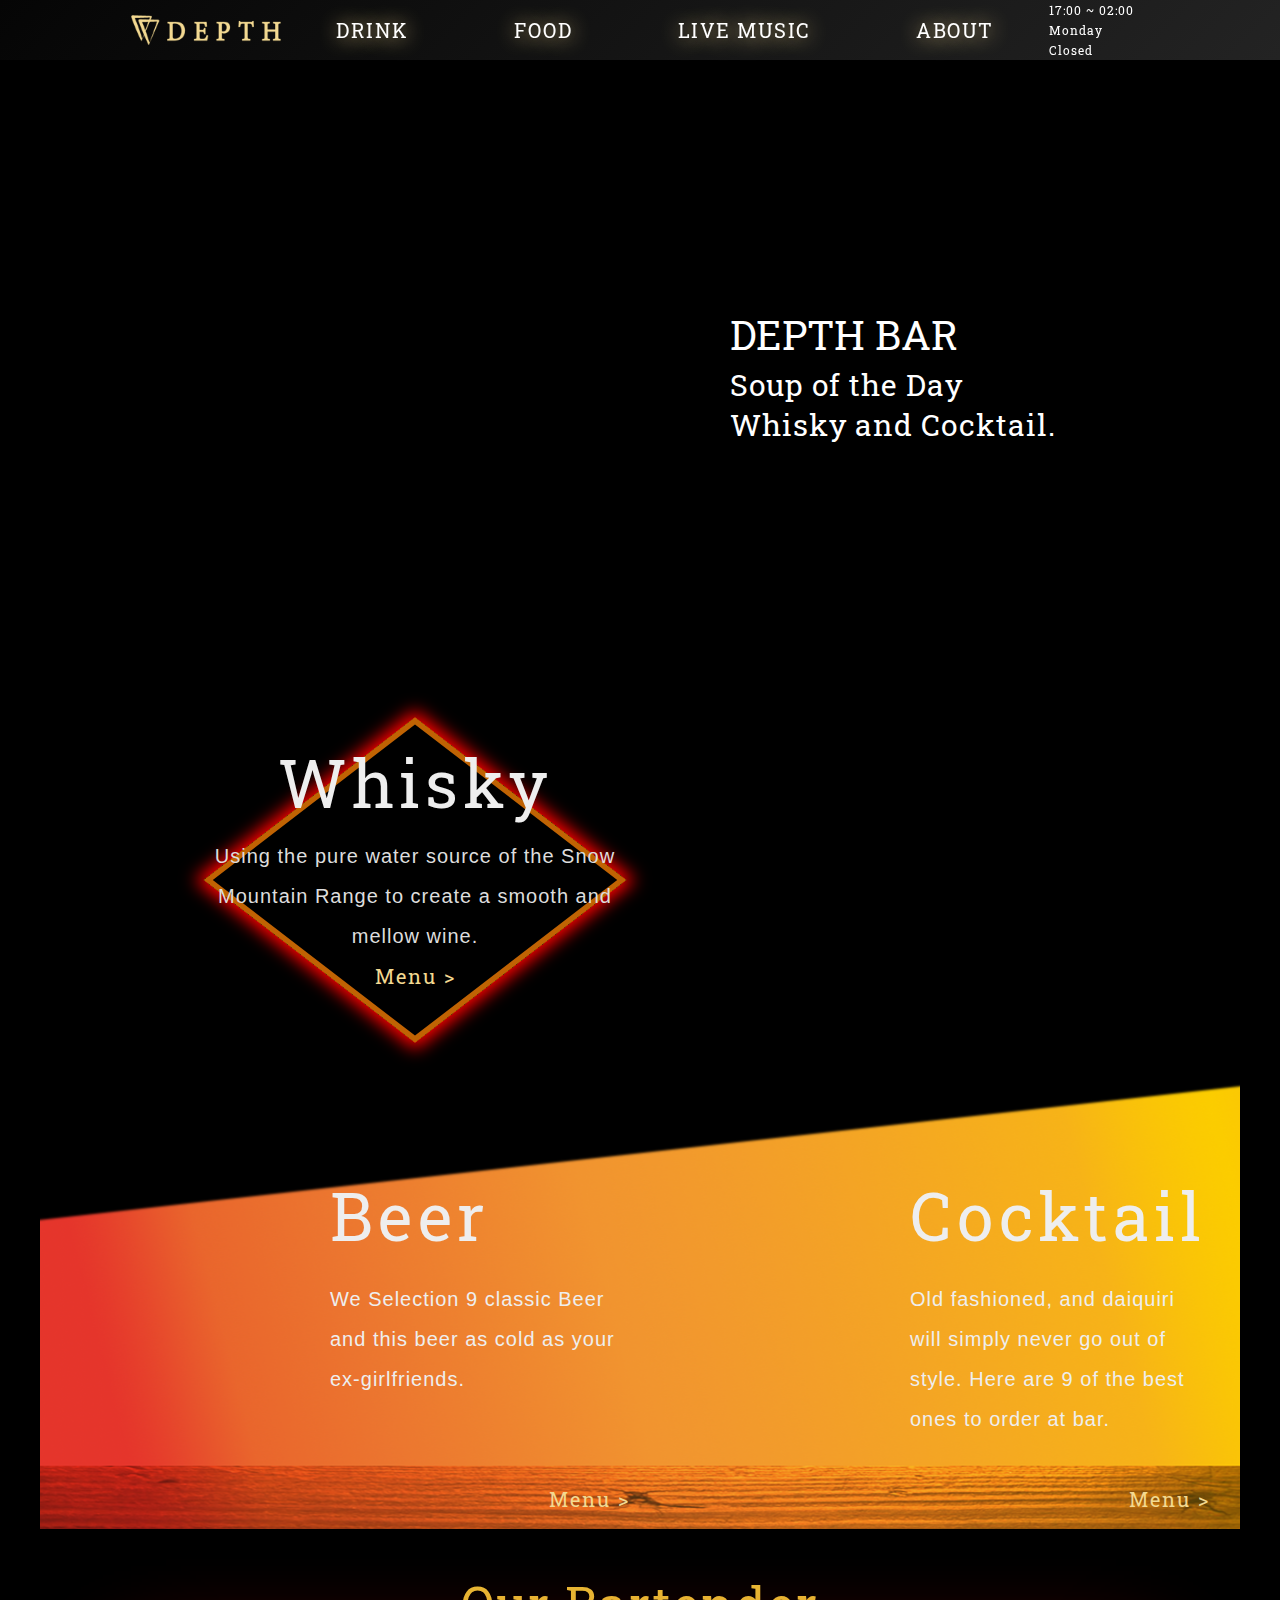
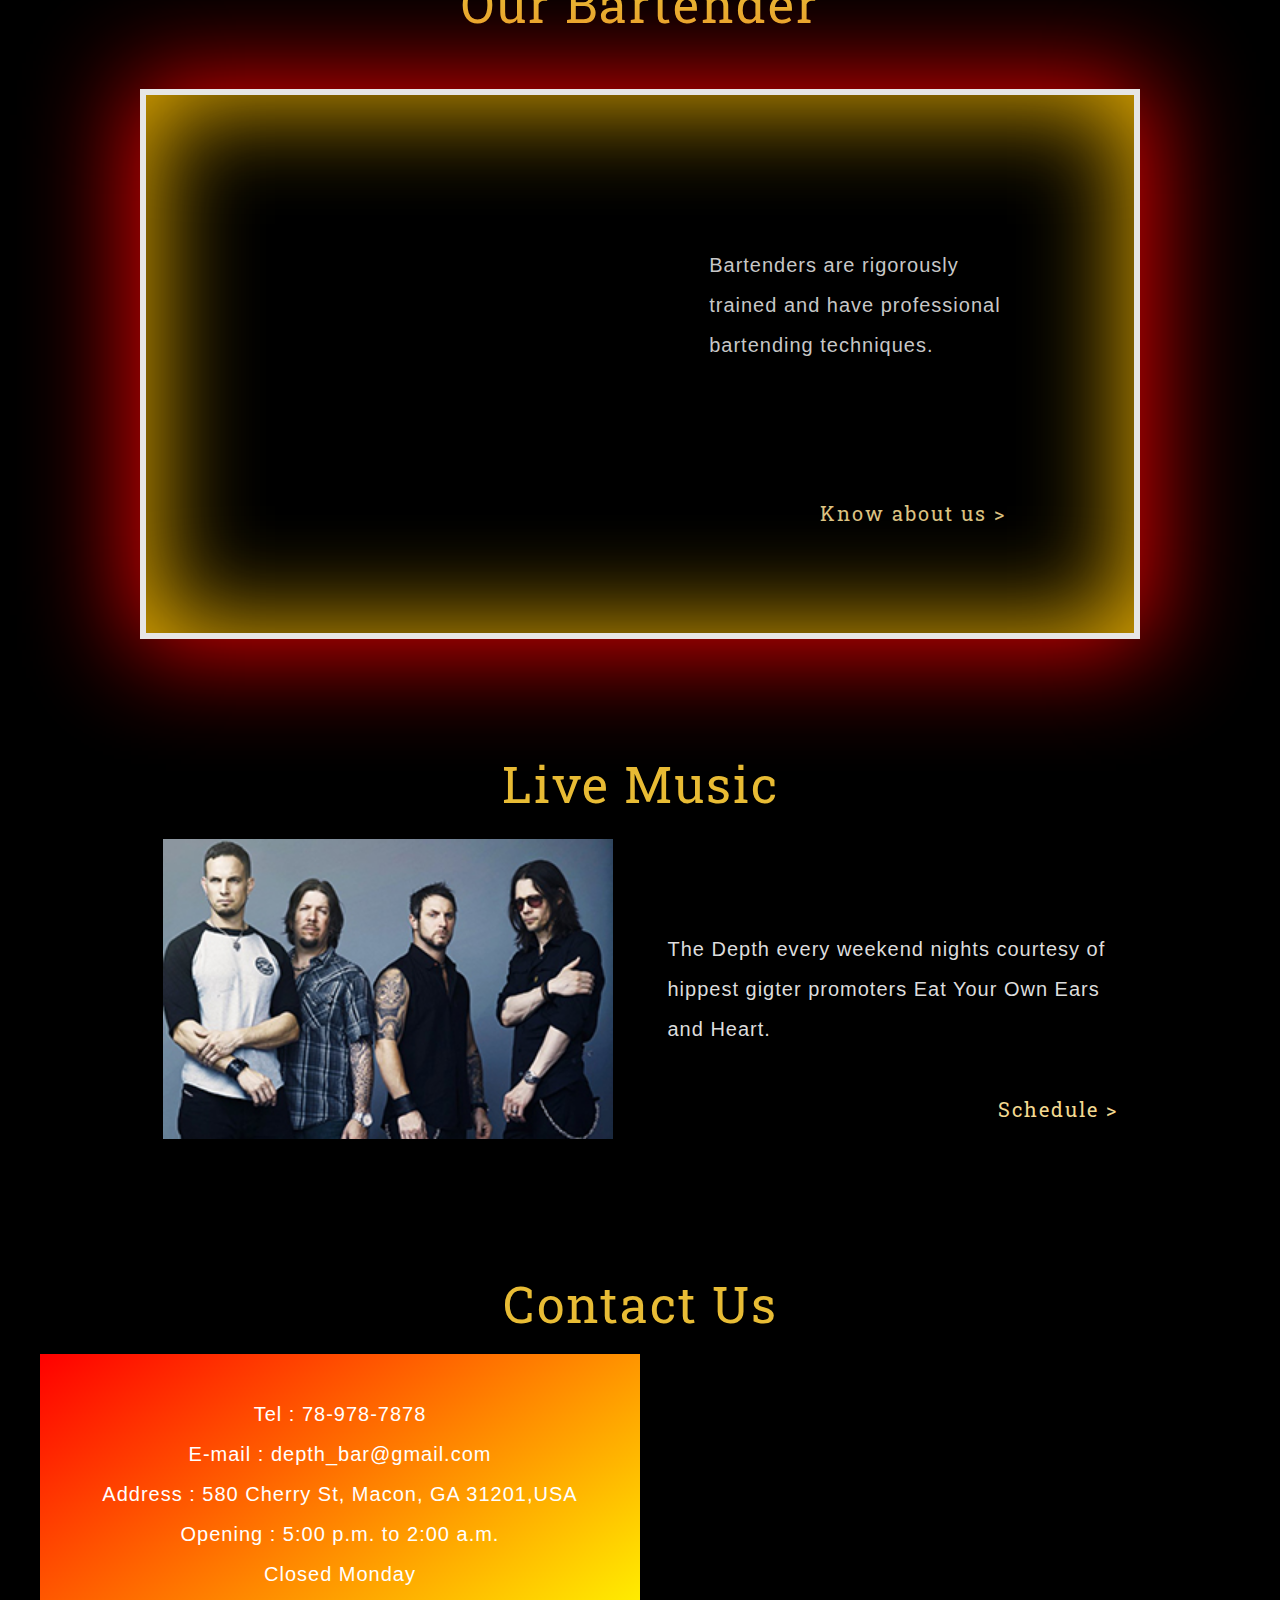
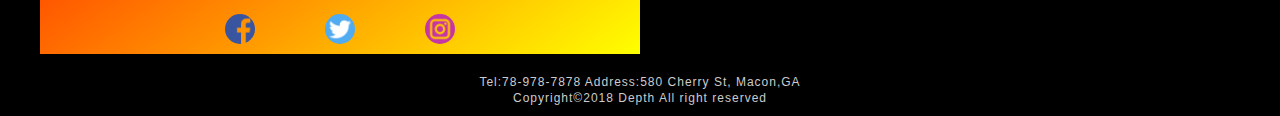
==== index.html @ 997a0ae4 "feat: 2018 IIS personal web project." ====
<!DOCTYPE html>
<html lang="en">
  <head>
    <meta charset="UTF-8" />
    <meta
      name="viewport"
      content="width=device-width, initial-scale=1.0, maximum-scale=1.0, user-scalable=0"
      shrink-to-fit="no"
    />
    <title>DEPTH BAR</title>
    <link rel="stylesheet" type="text/css" href="cssreset.css" />
    <link rel="stylesheet" href="depth_rwd.css" />
    <link
      href="https://fonts.googleapis.com/css?family=Roboto+Slab"
      rel="stylesheet"
    />
    <script src="https://ajax.googleapis.com/ajax/libs/jquery/3.3.1/jquery.min.js"></script>
    <script>
      $(document).ready(function () {
        function revealOnScrollL() {
          var scrolled = $(window).scrollTop();
          // 视窗，即viewport，页面可视范围的窗口
          $(".fade_right").each(function () {
            var current = $(this), // 当前元素
              w_height = $(window).outerHeight(), //视窗高度
              offsetTop = current.offset().top; //当前元素离顶部的高度
            // 计算高度差（此处预留50是为了看效果）
            // 当元素进入视窗时，添加class
            if (scrolled + w_height > offsetTop) {
              current.addClass("animation_fade_right");
            } //else {
            // current.removeClass("fadeIn");
            // }
          });
          $(".fade_left").each(function () {
            var current = $(this), // 当前元素
              w_height = $(window).outerHeight(), //视窗高度
              offsetTop = current.offset().top; //当前元素离顶部的高度
            // 计算高度差（此处预留50是为了看效果）
            // 当元素进入视窗时，添加class
            if (scrolled + w_height > offsetTop) {
              current.addClass("bounceInLeft");
            } //else {
            // current.removeClass("fadeIn");
            // }
          });
          $(".bartender").each(function () {
            var current = $(this), // 当前元素
              w_height = $(window).outerHeight(), //视窗高度
              offsetTop = current.offset().top; //当前元素离顶部的高度
            // 计算高度差（此处预留50是为了看效果）
            // 当元素进入视窗时，添加class
            if (scrolled + w_height > offsetTop) {
              current.addClass("fadeIn");
            } //else {
            // current.removeClass("fadeIn");
            // }
          });
          $(".liveBand_img").each(function () {
            var current = $(this), // 当前元素
              w_height = $(window).outerHeight(), //视窗高度
              offsetTop = current.offset().top; //当前元素离顶部的高度
            // 计算高度差（此处预留50是为了看效果）
            // 当元素进入视窗时，添加class
            if (scrolled + w_height > offsetTop) {
              current.addClass("animation_fade_left");
            } //else {
            // current.removeClass("fadeIn");
            // }
          });
        }
        $(window).on("scroll", revealOnScrollL);

        // //捲到一個地方字會跑出來的動畫
        // //捲軸位置歸零
        // var _scroTop = 0;
        // //當視窗開始捲動時,取得捲軸位置
        // $(window).scroll(function(){
        // 	_scrpTop = $(window).scrollTop();
        // 	console.log(_scrpTop);
        // 	//使用for迴圈和$('div').eq(索引值)取得第幾個物件的.offset().top至頂端的高度
        // 	for(var i = 0, k = $('.fade_right').length; i < k; i++){
        // 	//當達到判斷式時，啟動程式
        // 		if(_scrpTop > $('.fade_right').eq(i).offset().top - 400){
        // 			$('.fade_right').eq(i).addClass('animation_fade_right');
        // 		}
        // 	}
        // 	for(var i = 0, k = $('.fade_left').length; i < k; i++){
        // 		if(_scrpTop > $('.fade_left').eq(i).offset().top - 500){
        // 			$('.fade_left').eq(i).addClass('bounceInLeft');
        // 		}
        // 	}
        // 	for(var i = 0, k = $('.bartender').length; i < k; i++){
        // 		if(_scrpTop > $('.bartender').eq(i).offset().top - 500){
        // 			$('.bartender').eq(i).addClass('fadeIn');
        // 			console.log('RUN');
        // 		}
        // 	}
        // 	for(var i = 0, k = $('.liveBand_img').length; i < k; i++){
        // 		if(_scrpTop > $('.liveBand_img').eq(i).offset().top - 500){
        // 			$('.liveBand_img').eq(i).addClass('animation_fade_left');
        // 		}
        // 	}
        // });
      });
    </script>

    <style type="text/css">
      * {
        /*outline: 1px solid red;*/
      }
    </style>
  </head>
  <body class="Home">
    <!------------navbar------------->
    <input type="checkbox" name="" id="menu-control" />
    <label class="hb" for="menu-control"></label>
    <div class="mb_nav">
      <a href="index.html">
        <img class="logo_mb" src="logo.png" />
      </a>
    </div>
    <nav class="navbar">
      <ul>
        <div class="logo">
          <a href="index.html" alt="Depth_logo">
            <img src="logo.png" />
          </a>
        </div>
        <li><a class="nav_menu_drink" href="drink_rwd.html">DRINK</a></li>
        <li><a class="nav_menu_food" href="food_rwd.html">FOOD</a></li>
        <li>
          <a class="nav_menu_music" href="livemusic_RWD.html">LIVE&nbspMUSIC</a>
        </li>
        <li><a class="nav_menu_about" href="about_RWD.html">ABOUT</a></li>
        <li><p class="open">17:00 ~ 02:00 Monday Closed</p></li>
      </ul>
    </nav>
    <!------------banner------------->
    <div class="banner">
      <div class="Home_slogan">
        <h1>DEPTH BAR</h1>
        <p>Soup of the Day Whisky and Cocktail.</p>
      </div>
      <div class="banner_button_box">
        <div class="banner_button button1"></div>
        <div class="banner_button button2"></div>
        <div class="banner_button button3"></div>
      </div>
    </div>

    <div class="home_select">
      <div class="bg_Home_Whisky">
        <div class="Home_Whisky box">
          <!------------whisky------------->
          <div class="whisky_word">
            <div class="diamond"></div>
            <h3>Whisky</h3>
            <p>
              Using the pure water source of the Snow Mountain Range to create a
              smooth and mellow wine.
            </p>
            <a href="drink_RWD.html">Menu ></a>
          </div>
          <div class="whisky_img fade_right">
            <img src="whisky_270x300.png" alt="whisky" />
          </div>
        </div>
      </div>
      <!------------beer & cocktail------------->
      <div class="bg_Home_beer_cock">
        <div class="Home_beer_cock box">
          <div class="beer_img fade_left">
            <img src="beer.png" alt="beer" />
          </div>
          <div class="beer_word">
            <h3>Beer</h3>
            <p>
              We Selection 9 classic Beer and this beer as cold as your
              ex-girlfriends.
            </p>
            <a href="drink_RWD.html">Menu ></a>
          </div>
          <div class="cocktail_img fade_left">
            <img src="cocktail_125.png" alt="cocktail" />
          </div>
          <div class="cocktail_word">
            <h3>Cocktail</h3>
            <p>
              Old fashioned, and daiquiri will simply never go out of style.
              Here are 9 of the best ones to order at bar.
            </p>
            <a href="drink_RWD.html">Menu ></a>
          </div>
        </div>
      </div>
      <!------------bartender------------->
      <div class="bg_Home_Bartender">
        <h2>Our Bartender</h2>
        <div class="box Home_Bartender">
          <div class="line">
            <div class="bartender ph1">
              <img src="bartender-p1.png" alt="bartender" />
              <span
                >Ashely
                <p>5 years of experience</p>
              </span>
            </div>
            <div class="bartender ph2">
              <img src="bartender-p2.jpg" alt="bartender" />
              <span
                >George
                <p>10 years of experience</p>
              </span>
            </div>
            <div class="bartender ph3">
              <img src="bartender-p3.jpg" alt="bartender" />
              <span
                >Emma
                <p>6 years of experience</p>
              </span>
            </div>
            <div class="word">
              <p>
                Bartenders are rigorously trained and have professional
                bartending techniques.
              </p>
            </div>
            <a href="about_RWD.html"> Know about us > </a>
          </div>
        </div>
      </div>
      <!------------live music------------->
      <div class="bg_Home_Live">
        <div class="box Home_Live">
          <h2>Live Music</h2>
          <div class="liveBand_img">
            <img src="band.jpg" alt="liveband" />
          </div>
          <div class="liveBand_word">
            <p>
              The Depth every weekend nights courtesy of hippest gigter
              promoters Eat Your Own Ears and Heart.
            </p>
            <a class="schedule" href="livemusic_RWD.html">Schedule ></a>
          </div>
        </div>
      </div>
      <!------------map------------->
      <div class="bg_Home_contact">
        <h2>Contact Us</h2>
        <div class="box Home_contact">
          <div class="Address_box">
            <div class="Address">
              <p>Tel : 78-978-7878</p>
              <p>E-mail : depth_bar@gmail.com</p>
              <p>Address : 580 Cherry St, Macon, GA 31201,USA</p>
              <p>Opening : 5:00 p.m. to 2:00 a.m.</p>
              <p>Closed Monday</p>
            </div>
            <div class="icon">
              <a class="icon_s" href=""
                ><img src="facebook.png" alt="facebook"
              /></a>
              <a class="icon_s" href=""
                ><img src="twitter.png" alt="twitter"
              /></a>
              <a class="icon_s" href=""
                ><img src="instagram.png" alt="instagram"
              /></a>
            </div>
          </div>
          <div class="Map">
            <iframe
              src="https://www.google.com/maps/embed?pb=!1m18!1m12!1m3!1d3352.3445966141358!2d-83.63102498517186!3d32.836126588277175!2m3!1f0!2f0!3f0!3m2!1i1024!2i768!4f13.1!3m3!1m2!1s0x88f3fe7b6f07cf0b%3A0xd49dd48b775753ee!2zNTgwIENoZXJyeSBTdCwgTWFjb24sIEdBIDMxMjAx576O5ZyL!5e0!3m2!1szh-TW!2stw!4v1540022034698"
              width="600"
              height="300"
              frameborder="0"
              style="border: 0"
              allowfullscreen
            ></iframe>
            <!-- <img src="Map_600x300.jpg" alt="map"> -->
          </div>
        </div>
      </div>
    </div>
    <div class="footer">
      <p>Tel:78-978-7878 Address:580 Cherry St, Macon,GA</p>
      <p>Copyright©2018 Depth All right reserved</p>
    </div>
  </body>
</html>
---- cssreset.css ----
/* http://meyerweb.com/eric/tools/css/reset/ 
   v2.0 | 20110126
   License: none (public domain)
*/

html, body, div, span, applet, object, iframe,
h1, h2, h3, h4, h5, h6, p, blockquote, pre,
a, abbr, acronym, address, big, cite, code,
del, dfn, em, img, ins, kbd, q, s, samp,
small, strike, strong, sub, sup, tt, var,
b, u, i, center,
dl, dt, dd, ol, ul, li,
fieldset, form, label, legend,
table, caption, tbody, tfoot, thead, tr, th, td,
article, aside, canvas, details, embed, 
figure, figcaption, footer, header, hgroup, 
menu, nav, output, ruby, section, summary,
time, mark, audio, video {
	margin: 0;
	padding: 0;
	border: 0;
	font-size: 100%;
	font: inherit;
	vertical-align: baseline;
}
/* HTML5 display-role reset for older browsers */
article, aside, details, figcaption, figure, 
footer, header, hgroup, menu, nav, section {
	display: block;
}
body {
	line-height: 1;
}
ol, ul {
	list-style: none;
}
blockquote, q {
	quotes: none;
}
blockquote:before, blockquote:after,
q:before, q:after {
	content: '';
	content: none;
}
table {
	border-collapse: collapse;
	border-spacing: 0;
}
---- depth_rwd.css ----
body {
  font-family: "Roboto Slab";
  background-color: #000;
  color: #ddd;
  font-size: 20px;
}
.box {
  margin: auto;
  width: 100%;
  max-width: 1200px;
  position: relative;
  /* overflow: hidden; */
}
h2 {
  color: #e8bc35;
  font-size: 50px;
  text-align: center;
  letter-spacing: 2px;
  margin-bottom: 10px;
}
h3 {
  color: #e8bc35;
  font-size: 28px;
  letter-spacing: 2px;
}
p {
  letter-spacing: 1px;
}
a {
  text-decoration: none;
}
img {
  vertical-align: bottom;
}
[class^="col-"] {
  float: left;
  box-sizing: border-box;
}
.Drink [class^="col-"],
.Food [class^="col-"] {
  padding: 0 10px 0 30px;
}
.DrinkMenu_box:after {
  content: "";
  display: block;
  clear: both;
}
.Home h2 {
  padding: 50px 0px;
}
.Home .bg_Home_contact h2 {
  padding: 40px 0px 15px 0px;
}
.Home .home_select h3 {
  font-size: 66px;
  color: #eee;
  letter-spacing: 5px;
}
.Home .home_select p {
  font-family: Arial;
}
.About p {
  font-family: Arial;
}
.Home .home_select a {
  color: #f3d991;
  letter-spacing: 2px;
}
.Home .home_select a:hover {
  transition: 0.5s;
  transform: translate(2px, 2px);
  text-shadow: -2px -2px 20px #e8bc35;
}
.LiveMusic p {
  font-family: Arial;
}
.LiveMusic a {
  /*color:#ddd;*/
}
.Home .home_select img {
  width: 100%;
  vertical-align: bottom;
}
.Home .Home_Live h2 {
  padding: 20px;
}
.Drink h2,
.Food h2 {
  padding: 20px 0px;
}
.LiveMusic h2 {
  padding: 50px 0 10px 0;
}
.navbar {
  width: 100%;
  position: fixed;
  top: 0;
  left: 0;
  z-index: 100;
  background: -webkit-linear-gradient(
    135deg,
    rgba(50, 50, 50, 0.7),
    rgba(10, 10, 10, 0.5)
  );
}
.navbar img {
  vertical-align: top;
}
.navbar a {
  height: 100%;
  display: inline-block;
  padding: 5px 50px;
  font-size: 20px;
  line-height: 40px;
  letter-spacing: 1.5px;
  text-shadow: 1px 1px 20px #f3d991;
  color: #fff;
}
.navbar a:hover {
  color: #e8bc35;
}
.navbar .logo a {
  padding: 0px 0px;
}
.navbar ul {
  width: 80%;
  margin: auto;
  font-size: 0;
  display: flex;
  align-items: center;
  justify-content: space-around;
}
.navbar .open {
  color: #fff;
  font-size: 12px;
  font-family: "Roboto Slab";
  line-height: 20px;
  width: 100px;
}
.banner {
  width: 100%;
  height: 70vh;
  background-size: cover;
  background-position: center center;
  position: relative;
}
.Home .banner {
  background-image: url(bg01_shaw.png);
}
.Drink .banner {
  background-image: url(drink_bg.avif);
}
.Food .banner {
  background-image: url(food_bg.jpeg);
}
.LiveMusic .banner {
  background-image: url(live_bg.jpeg);
}
.About .banner {
  background-position: center top;
  background-image: url(about-bg.avif);
}
.Home .Home_slogan {
  position: absolute;
  width: 350px;
  color: #fff;
  font-size: 40px;
  top: 35vh;
  right: 200px;
  z-index: 1;
  text-shadow: 0px 0px 16px #000, 0px 0px 16px #000;
}
.Home .Home_slogan p {
  margin-top: 10px;
  line-height: 40px;
  font-size: 30px;
}
.slogan_line {
  position: absolute;
  width: 208px;
  height: 58px;
  bottom: 50%;
  right: 50%;
  margin-right: -104px;
  margin-bottom: -29px;
  background: -webkit-linear-gradient(90deg, yellow, red);
  z-index: 1;
  opacity: 0.8;
}
.slogan {
  position: absolute;
  width: 200px;
  height: 50px;
  line-height: 50px;
  z-index: 2;
  background-color: #000;
  text-align: center;
  font-size: 40px;
  letter-spacing: 3px;
  bottom: 50%;
  right: 50%;
  margin-right: -100px;
  margin-bottom: -25px;
  opacity: 1;
}
.logo {
  height: 30px;
}
.logo img {
  height: 100%;
}
.logo_mb {
  display: none;
}
#menu-control {
  position: absolute;
  width: 0;
  height: 0;
  opacity: 0;
  z-index: -1;
}
#menu-control:checked ~ .navbar {
  left: 0;
}
.footer {
  width: 100%;
  font-family: Arial;
  font-size: 12px;
  line-height: 16px;
  margin-top: 20px;
  margin-bottom: 10px;
  color: #ccc;
  text-align: center;
}
.Home .Home_Whisky {
  display: flex;
  justify-content: center;
  padding-top: 100px;
}
.Home .Home_Whisky .diamond {
  width: 220px;
  height: 220px;
  transform: scaleX(1.3) rotate(45deg);
  border: 5px solid rgba(240, 124, 4, 0.8);
  position: absolute;
  right: 0;
  left: 0;
  top: 0;
  bottom: 0;
  margin: auto;
  z-index: -1;
  box-shadow: 0px 0px 15px 5px red;
  animation: 20s linear infinite;
}
.Home_Whisky .whisky_word {
  position: relative;
  text-align: center;
  width: 38.75%;
  margin-right: 10%;
  margin-left: -5%;
  padding-top: 20px;
  z-index: 1;
}
.Home_Whisky .whisky_word p {
  margin-top: 20px;
  line-height: 40px;
  z-index: 1;
}
.Home_Whisky .whisky_word a {
  padding: 10px 10px;
  display: inline-block;
  position: relative;
}
.Home_Whisky .whisky_img {
  width: 22.5%;
  opacity: 0;
}
.Home_beer_cock {
  width: 100%;
  /*height: 70vh;*/
  height: 500px;
  background: url(bg02_mix_1265x450.png) no-repeat;
  background-position: center bottom;
  margin-top: 0px;
  display: flex;
  justify-content: center;
  align-items: flex-end;
}
.Home_beer_cock h2 {
  text-align: left;
}
.Home_beer_cock p {
  font-size: 20px;
  height: 200px;
  line-height: 40px;
  padding-top: 30px;
  color: #eee;
}
.Home_beer_cock a {
  padding: 10px 10px;
  display: inline-block;
  position: absolute;
  right: 0;
  bottom: 10px;
}
.Home_beer_cock .beer_img,
.Home_beer_cock .cocktail_img {
  width: 20.833333%;
  opacity: 0;
}

.Home_beer_cock .beer_word,
.Home_beer_cock .cocktail_word {
  width: 27.5%;
  padding: 20px 20px 50px 20px;
  box-sizing: border-box;
  position: relative;
  text-align: left;
}
.Home_Bartender {
  height: 600px;
}
.Home_Bartender .bartender {
  position: absolute;
  opacity: 0;
}
.Home_Bartender .line {
  position: relative;
  width: 83.333333%;
  height: 550px;
  margin: auto;
  box-sizing: border-box;
  border: 6px solid #fff;
  opacity: 0.9;
  z-index: 1;
  box-shadow: 1px 1px 100px 10px #f00, inset 1px 1px 100px 8px #ffc001;
}
.Home_Bartender .ph1 {
  width: 35%;
  top: -30px;
  left: -4.166666%;
  z-index: 1;
  box-shadow: 0px 0px 1px 1px #aaa;
}
.Home_Bartender .ph2 {
  top: 230px;
  left: -1%;
  width: 23%;
  box-shadow: 0px 0px 1px 1px #aaa;
}
.Home_Bartender .ph3 {
  top: 130px;
  left: 25%;
  width: 23%;
  box-shadow: 0px 0px 1px 1px #aaa;
}
.Home_Bartender span {
  /*bartender hover*/
  position: absolute;
  display: block;
  text-align: center;
  font-size: 24px;
  text-shadow: 1px 1px 15px #ff0;
  color: #fff;
  line-height: 30px;
  padding: 10px 0px;
  width: 100%;
  height: 60px;
  bottom: 0;
  left: 0;
  opacity: 0;
  transition: opacity 1s;
}
.Home_Bartender span p {
  font-size: 16px;
}
.Home_Bartender .bartender:hover span {
  background-color: rgba(50, 50, 50, 0.7);
  opacity: 1;
}
.Home_Bartender .word {
  width: 30%;
  position: absolute;
  top: 150px;
  right: 13%;
  font-size: 20px;
  line-height: 2;
  text-align: left;
}
.Home_Bartender a {
  position: absolute;
  right: 13%;
  bottom: 100px;
  padding: 10px 0;
  font-size: 20px;
}
.bg_Home_Live {
  width: 100%;
  /*height: 70vh;*/
  height: 500px;
  margin-top: 50px;
  position: relative;
  background-image: url(livemusic_bg_dark.jpg);
  /*background-image:url(bg03_1200-650.jpg);*/
  background-size: cover;
  background-attachment: fixed;
}
.Home_Live {
  position: absolute;
  left: 0;
  right: 0;
  top: 0;
  bottom: 0;
  margin: auto;
  text-align: center;
}
.Home_Live .liveBand_img {
  width: 37.5%;
  display: inline-block;
  margin-left: 0px;
  vertical-align: top;
  box-shadow: 1px 1px 1px 1px #000;
}
.Home_Live .liveBand_word {
  width: 37.5%;
  height: 300px;
  display: inline-block;
  position: relative;
  box-sizing: border-box;
  margin-left: 50px;
  font-size: 20px;
  text-align: right;
  line-height: 2;
  vertical-align: top;
}
.Home_Live .liveBand_word p {
  width: 100%;
  position: absolute;
  top: 50%;
  left: 50%;
  transform: translate(-50%, -50%);
  text-align: left;
}
.Home_Live a {
  position: absolute;
  padding: 10px 0;
  bottom: 0;
  right: 0%;
}
.Home_contact {
  display: flex;
  text-align: center;
}
.Home_contact .Address_box {
  display: flex;
  flex-direction: column;
  align-items: center;
  justify-content: flex-end;
  /*justify-content: center;*/
  width: 50%;
  height: 300px;
  line-height: 2;
  background: -webkit-linear-gradient(-235deg, yellow 0%, red 100%);
  background: linear-gradient(325deg, yellow 0%, red 100%);
}
.Home_contact .Address_box p {
  position: relative;
  color: #fff;
}
.Home_contact .Map {
  width: 50%;
  height: 300px;
}
.Home_contact iframe {
  width: 100%;
}
.Home_contact .icon {
  width: 50%;
  margin: 10px 0;
  display: flex;
  justify-content: space-around;
}
.Home_contact .icon img {
  vertical-align: bottom;
  border-radius: 100%;
  width: 30px;
  height: 30px;
}
.Drink .DrinkMenu_box {
  margin-top: 20px;
  background-image: linear-gradient(90deg, #13547a 0%, #80d0c7 100%);
}
.Food .FoodMenu_box {
  margin-top: 20px;
  background-image: linear-gradient(
    90deg,
    #b12a5b 0%,
    #cf556c 60%,
    #ff8c7f 100%
  );
}
.Drink .DrinkMenu,
.Food .FoodMenu {
  position: relative;
  height: 230px;
  margin-bottom: 20px;
}
.Drink .DrinkMenuImg {
  /*opacity: 0;*/
}
.Drink .DrinkMenuImg,
.Food .FoodMenuImg {
  display: inline-block;
  opacity: 0;
}
.Food .FoodMenuImg {
  position: relative;
  left: -10px;
  height: 230px;
  width: 230px;
}
.Drink .DrinkMenuImg img {
  width: 100%;
  height: 100%;
}
.Food .FoodMenuImg img {
  width: 100%;
  height: 100%;
  border-radius: 100%;
}
.Drink .DrinkMenu .name,
.Drink .DrinkMenu .price,
.Food .FoodMenu .name,
.Food .FoodMenu .price {
  display: inline-block;
  flex-wrap: nowrap;
  line-height: 1.5;
  margin-bottom: 10px;
  font-size: 24px;
  font-weight: 700;
  text-shadow: 1px 1px 2px #000;
  color: #fff;
}
.hover_box:hover .name,
.hover_box:hover .price,
.hover_box:hover .content {
  color: #e8bc35;
  /*outline: 1px solid #456;*/
}
.Drink .DrinkMenu .price,
.Food .FoodMenu .price {
  position: absolute;
  right: 30px;
  width: 60px;
}
.Drink .DrinkMenu .content,
.Food .FoodMenu .content {
  font-family: Arial;
  /*color:#ff0;*/
  /*text-shadow: 1px 1px 1px #999;*/
  margin-bottom: 15px;
}
.Drink .dashed,
.Food .dashed {
  display: inline-block;
  clear: both;
  width: 100%;
  margin-top: 10px;
  border-bottom: 5px dashed #bbb;
}
.Drink .dashed_end,
.Food .dashed_end {
  border-bottom: 0px;
}
.col-3x {
  display: none;
  width: 0%;
}
.col-3y {
  width: 33.333333%;
}
.LiveMusic table {
  /*display: table;*/
  position: relative;
  font-family: Arial;
  width: 400px;
  height: 200px;
  top: 50%;
  left: 60%;
  background-color: rgba(10, 10, 10, 0.7);
  line-height: 35px;
  border: 0;
  text-align: center;
}
.LiveMusic table .title {
  line-height: 30px;
  font-size: 24px;
  border-bottom: 0;
}
.LiveMusic table tr {
  border-bottom: 2px dashed orange;
}
.LiveMusic .ShowIntr {
  margin-top: 100px;
}
.LiveMusic .ShowIntr .introd {
  height: 303px;
  box-sizing: border-box;
  text-align: center;
}
.float_r {
  float: right;
}
.LiveMusic .ShowIntr:after {
  content: "";
  display: block;
  clear: both;
}
.LiveMusic .ShowIntr h3 {
  color: #e8bc35;
  text-align: center;
  letter-spacing: 2px;
}
.LiveMusic .ShowIntr img {
  width: 90%;
  height: 100%;
}
.LiveMusic .ShowIntr .introd_word {
  padding: 40px;
}
.LiveMusic .ShowIntr p {
  line-height: 40px;
}
.LiveMusic .band_box img {
  vertical-align: bottom;
}
.LiveMusic .band_box {
  display: flex;
  position: relative;
  align-items: center;
  width: 80%;
  height: 200px;
  margin-top: 50px;
  background-color: #456;
  opacity: 0;
}
.LiveMusic .band_box_line {
  position: absolute;
  height: 700px;
  width: 40%;
  top: 90px;
  left: 16.666666%;
  border: 6px solid #fff;
  opacity: 0;
  z-index: -1;
  box-shadow: 1px 1px 100px 10px #f00, inset 1px 1px 100px 10px #f00;
  transform: rotate(45deg);
  /*visibility:hidden;*/
}
.LiveMusic .band_box1,
.LiveMusic .band_box3 {
  background-image: linear-gradient(90deg, #13547a 0%, #80d0c7 100%);
  border-radius: 0 1em 1em 0;
}
.LiveMusic .band_box2,
.LiveMusic .band_box4 {
  position: relative;
  right: -20%;
  background: linear-gradient(325deg, yellow 0%, red 100%);
  border-radius: 1em 0 0 1em;
}
.LiveMusic .band_box_img {
  width: 52.083333%;
  height: auto;
  position: absolute;
  bottom: 0;
  /*background-color: #000;*/
}
.LiveMusic .band_box_img img {
  width: 100%;
  vertical-align: bottom;
}
.LiveMusic .band_box2_img,
.LiveMusic .band_box4_img {
  right: 0;
  z-index: 2;
}
.LiveMusic .band_box_word {
  width: 47.916666%;
  z-index: 3;
  padding: 30px;
  box-sizing: border-box;
  line-height: 30px;
}
.LiveMusic .band_box_word1,
.LiveMusic .band_box_word3 {
  position: absolute;
  right: 0;
}
.LiveMusic .band_box_word h4 {
  text-align: center;
  color: #fff;
  letter-spacing: 3px;
  font-size: 24px;
  padding-bottom: 10px;
  line-height: 40px;
  font-weight: 900;
}
.LiveMusic .link_to_book {
  text-align: right;
}
.LiveMusic .link_to_book a {
  padding: 10px;
  color: #e8bc35;
  text-shadow: -1px -1px 2px #555;
}
.LiveMusic .link_to_book a:hover {
  transition: 0.5s;
  transform: translate(2px, 2px);
  text-shadow: -2px -2px 5px #555;
}
.About .about_box {
  padding-top: 100px;
  padding-bottom: 20px;
}
.About .about_box .about_box_960 {
  text-align: center;
  font-size: 0px;
  width: 80%;
  margin: auto;
}
.about_box_960 img {
  width: 100%;
}
.About .about_box .flex_box {
  display: flex;
  align-items: center;
  justify-content: center;
}
.About .about_box .contbox {
  width: 41.666666%;
  font-size: 20px;
}
.About .about_box .contbox_img :hover {
  transform: scale(1.1);
  transition: 1s;
}
.About .about_box .contbox_overflow {
  /*width: 41.666666%;*/
  /*width: 41%;*/
  /*overflow: hidden;*/
}
.About .about_box .w2 {
  padding-right: 10px;
  box-sizing: border-box;
}
.About .about_box .contbox_word {
  opacity: 0;
}
.About .about_box .about_box_960 p {
  box-sizing: border-box;
  line-height: 1.5;
  letter-spacing: 1px;
}
.About .about_box .hr_line {
  width: 100%;
  height: 3px;
  display: block;
  margin: auto;
  margin-top: 60px;
  margin-bottom: 60px;
  background: -webkit-linear-gradient(-235deg, yellow 0%, red 100%);
}
.Book {
  width: 100%;
  background-image: url(live_bg.jpeg);
  background-repeat: no-repeat;
  background-size: cover;
  background-position: center center;
}
.Book_box {
  height: 100vh;
  display: flex;
  justify-content: space-around;
  align-items: center;
  color: #fff;
  font-family: Arial;
}
.Book_box .form_bgcolor {
  width: 15%;
  height: 400px;
  margin: 10px;
  background-color: rgba(150, 150, 150, 0.6);
}
.Book_box table {
  font-size: 20px;
  text-align: center;
}
.Book_box td {
  padding: 10px 10px;
}
.Book_box input {
  padding-left: 6px;
  box-sizing: border-box;
  font-family: Arial;
}
.Book_box select {
  border: 0;
  border-radius: 2px;
  box-shadow: 1px 1px 1px #99999e inset;
  height: 24px;
}
.Book_box .tdwidth {
  border: 0;
  border-radius: 2px;
  box-shadow: 1px 1px 1px #99999e inset;
  max-width: 300px;
  width: 100%;
  height: 24px;
}
.Book_box textarea {
  padding-bottom: 30%;
  max-width: 300px;
  width: 100%;
  border: 0;
  border-radius: 2px;
  box-shadow: 1px 1px 1px #99999e inset;
  box-sizing: border-box;
}
.Book_box .form_button {
  text-align: center;
  padding: 20px;
}
.Book_box .form_button input {
  /*width: 150px;*/
  width: 90%;
  height: 30px;
  font-size: 20px;
  color: #ddd;
  outline: 1px solid #ccc;
  background-color: #333;
  border: 0;
  border-radius: 3px;
  font-family: Arial;
  font-weight: bold;
  cursor: pointer;
}
.Book_box .form_button input:hover {
  color: #e8bc35;
  outline: 1px solid #e8bc35;
  position: relative;

  top: 1px;
  left: 1px;
}
.book_band {
  width: 20%;
  height: 400px;
  display: flex;
  flex-direction: column;
  /*justify-content: center;*/
  border-radius: 1em;
  background-image: linear-gradient(180deg, #13547a 0%, #80d0c7 100%);
}
/*.book_band1{
	background-image: linear-gradient(180deg, #13547a 0%, #80d0c7 100%);
}
.book_band2{
	background: linear-gradient(325deg,yellow 0%,red 100%);
}
.book_band3{
	background-image: linear-gradient(180deg, #13547a 0%, #80d0c7 100%);
}
.book_band4{
	background: linear-gradient(325deg,yellow 0%,red 100%);
}*/
.book_img_box {
  height: 120px;
}
.book_img_box img {
  width: 100%;
  height: 100%;
  vertical-align: bottom;
}
.book_box_word {
  padding: 20px;
  font-size: 16px;
  box-sizing: border-box;
  line-height: 30px;
}
.book_box_word h4 {
  text-align: center;
}
.booking_select {
  box-shadow: 0px 0px 10px 10px #fff;
  transform: scale(1.2);
}
.animation_fade_right {
  animation: fadeInRight 1.3s;
  animation-fill-mode: forwards;
}
.animation_fade_left {
  animation: fadeInLeft 1.3s;
  animation-fill-mode: forwards;
}
@keyframes fadeInRight {
  from {
    opacity: 1;
    -webkit-transform: translate3d(100%, 0, 0);
    transform: translate3d(100%, 0, 0);
  }
  to {
    opacity: 1;
    -webkit-transform: translate3d(0, 0, 0);
    transform: translate3d(0, 0, 0);
  }
}
@keyframes fadeInLeft {
  from {
    opacity: 1;
    -webkit-transform: translate3d(-100%, 0, 0);
    transform: translate3d(-100%, 0, 0);
  }
  to {
    opacity: 1;
    -webkit-transform: translate3d(0, 0, 0);
    transform: translate3d(0, 0, 0);
  }
}
.fadeIn {
  animation: fadeIn 1.3s;
  animation-fill-mode: forwards;
}
@keyframes fadeIn {
  from {
    opacity: 0;
  }
  20% {
    opacity: 0.2;
  }
  40% {
    opacity: 0.4;
  }
  60% {
    opacity: 0.6;
  }
  80% {
    opacity: 0.8;
  }
  to {
    opacity: 1;
  }
}

@keyframes bounceInLeft {
  from,
  60%,
  75%,
  90%,
  to {
    -webkit-animation-timing-function: cubic-bezier(0.215, 0.61, 0.355, 1);
    animation-timing-function: cubic-bezier(0.215, 0.61, 0.355, 1);
  }

  0% {
    opacity: 0;
    -webkit-transform: translate3d(-3000px, 0, 0);
    transform: translate3d(-3000px, 0, 0);
  }

  60% {
    opacity: 1;
    -webkit-transform: translate3d(25px, 0, 0);
    transform: translate3d(25px, 0, 0);
  }

  75% {
    -webkit-transform: translate3d(-10px, 0, 0);
    transform: translate3d(-40px, 0, 0);
  }

  90% {
    -webkit-transform: translate3d(5px, 0, 0);
    transform: translate3d(10px, 0, 0);
  }

  to {
    opacity: 1;
    -webkit-transform: translate3d(0, 0, 0);
    transform: translate3d(0, 0, 0);
  }
}

.bounceInLeft {
  animation: bounceInLeft 1.3s;
  animation-fill-mode: forwards;
}
@keyframes fadeInDown {
  from {
    opacity: 0;
    -webkit-transform: translate3d(0, -100%, 0);
    transform: translate3d(0, -100%, 0);
  }

  to {
    opacity: 1;
    -webkit-transform: translate3d(0, 0, 0);
    transform: translate3d(0, 0, 0);
  }
}

.fadeInDown {
  -webkit-animation-name: fadeInDown;
  animation: fadeInDown 1.5s;
  animation-fill-mode: forwards;
}
/*手機版*/ /*手機版*/ /*手機版*/ /*手機版*/ /*手機版*/
@media screen and (max-width: 767px) {
  .navbar {
    position: fixed;
    z-index: 10;
    width: 70%;
    left: -100%;
    top: 50px;
    background: rgba(30, 30, 30, 0.7);
    height: auto;
    text-align: center;
    transition: 0.5s;
  }
  .navbar ul {
    width: 100%;
    flex-direction: column;
  }
  .navbar ul li {
    width: 90%;
  }
  .navbar a {
    display: block;
    border-bottom: 1px solid #e8bc35;
  }
  .navbar .nav_menu_about {
    border-bottom: none;
  }
  .logo {
    display: none;
  }
  .mb_nav {
    width: 100%;
    height: 50px;
    position: fixed;
    top: 0;
    display: flex;
    flex-direction: column;
    align-items: center;
    justify-content: center;
    z-index: 5;
    background-color: #000;
  }
  .logo_mb {
    display: inline-block;
    height: 30px;
  }
  .logo_mb img {
    height: 100%;
  }
  .hb {
    display: block;
    position: fixed;
    top: 0px;
    z-index: 6;
    width: 50px;
    height: 50px;
    /*background:rgba(30,30,30,0.7);*/
  }
  .hb:before {
    content: "";
    width: 86%;
    height: 2px;
    top: 0;
    bottom: 0;
    left: 0;
    right: 0;
    position: absolute;
    margin: auto;
    background-color: #e8bc35;
    box-shadow: 0px 10px 0px #e8bc35, 0px -10px 0px #e8bc35;
  }
  .open {
    display: none;
  }
  .banner {
    height: 30vh;
    margin-top: 50px;
  }
  .Home .Home_slogan {
    width: 70%;
    top: 50%;
    left: 50%;
    transform: translate(-50%, -50%);
    font-size: 20px;
  }
  .Home .Home_slogan h1 {
    display: none;
  }
  .Home .Home_slogan p {
    text-align: center;
    line-height: 20px;
    font-size: 16px;
  }
  .slogan_line {
    width: 158px;
    height: 38px;
    margin-bottom: -19px;
    margin-right: -79px;
  }
  .slogan_line .slogan {
    width: 150px;
    height: 30px;
    line-height: 30px;
    letter-spacing: 0;
    margin-bottom: -15px;
    margin-right: -75px;
    font-size: 30px;
  }
  .Home .bg_Home_Live {
    height: 50vh;
    margin-top: 20px;
    background-attachment: scroll;
  }
  .Home .home_select h3 {
    font-size: 22px;
    letter-spacing: 2px;
    text-align: left;
  }
  .Home .Home_Whisky {
    padding: 15px 10px 15px 10px;
    box-sizing: border-box;
    align-items: center;
  }
  .Home .Home_Whisky .diamond {
    /*width: 200px;*/
    width: 80%;
    height: 110px;
    transform: rotate(0);
  }
  .Home .Home_Whisky .whisky_word {
    width: 70%;
    padding: 10px;
    text-align: left;
    box-sizing: border-box;
    margin-right: 0%;
    /*margin-left: 5%;*/
    /*padding-top: 20px;*/
    z-index: 1;
    text-align: right;
  }
  .Home_Whisky .whisky_word p {
    font-size: 16px;
    margin-top: 10px;
    line-height: 20px;
    z-index: 1;
    text-align: left;
  }
  .Home_Whisky .whisky_word a {
    font-size: 16px;
    padding: 0px;
    display: inline-block;
  }
  .Home_beer_cock {
    width: 100%;
    margin-top: 0;
    padding: 10px 10px 0px 10px;
    box-sizing: border-box;
    height: auto;
    background-position: left;
    flex-wrap: wrap;
    align-items: center;
  }
  .Home_beer_cock .beer_word,
  .Home_beer_cock .cocktail_word {
    position: relative;
    width: 70%;
    padding: 10px 10px 0px 10px;
    box-sizing: border-box;
    box-sizing: border-box;
    position: relative;
    text-align: right;
  }
  .Home_beer_cock h3 {
    font-size: 20px;
    text-align: left;
  }
  .Home_beer_cock p {
    height: auto;
    font-size: 16px;
    line-height: 20px;
    padding-top: 10px;
    text-align: left;
  }
  .Home_beer_cock a {
    font-size: 16px;
    padding: 10px 10px;
    position: relative;
    bottom: 0;
  }
  .Home_beer_cock .beer_img,
  .Home_beer_cock .cocktail_img {
    width: 30%;
  }
  .Home h2 {
    font-size: 34px;
    padding: 30px 0px 20px 0px;
  }
  .Home .bg_Home_contact h2 {
    padding: 50px 0px 10px 0px;
  }
  .Home .bg_Home_Bartender h2 {
    padding: 40px 0px 30px 0px;
  }
  .Home_Bartender {
    text-align: right;
  }
  .Home_Bartender .line {
    box-shadow: 1px 1px 50px 10px #f00, inset 1px 1px 50px 8px #ffc001;
  }
  .Home_Bartender .ph1 {
    width: 60%;
    top: -10px;
    left: -4.166666%;
    z-index: 1;
    box-shadow: 0px 0px 1px 1px #aaa;
  }
  .Home_Bartender .ph2 {
    top: 30px;
    left: 65%;
    width: 40%;
    box-shadow: 0px 0px 1px 1px #aaa;
  }
  .Home_Bartender .ph3 {
    top: 360px;
    left: -5%;
    width: 40%;
    box-shadow: 0px 0px 1px 1px #aaa;
  }
  .Home_Bartender span {
    display: none;
  }
  .Home_Bartender .word {
    width: 70%;
    top: 50%;
    left: 50%;
    transform: translate(-50%, -50%);
    font-size: 16px;
  }
  .Home_Bartender a {
    right: 8%;
    padding: 10px 0;
    font-size: 16px;
  }
  .Home_Live .liveBand_img {
    display: none;
  }
  .Home_Live .liveBand_word {
    width: 80%;
    /*height: 100%;*/
    height: auto;
    position: absolute;
    top: 0;
    bottom: 0;
    right: 0;
    left: 0;
    margin: auto;
  }
  .Home_Live .liveBand_word p {
    width: 100%;
    position: absolute;
    top: 50%;
    left: 50%;
    transform: translate(-50%, -50%);
    text-align: left;
    font-size: 16px;
  }
  .Home_Live a {
    text-align: center;
    left: 50%;
    transform: translate(-50%, -50%);
    font-size: 16px;
  }
  .Home_contact {
    flex-wrap: wrap;
  }
  .Home_contact .Address_box {
    justify-content: center;
    width: 100%;
    padding: 10px 0px;
    height: auto;
    line-height: 1.5;
  }
  .Home_contact .Address_box p {
    font-size: 16px;
  }
  .Home_contact .Map {
    width: 100%;
    height: 200px;
  }
  .Home_contact .Map iframe {
    width: 100%;
    height: 200px;
  }
  .Home_contact .icon {
    margin: 10px 0 0 0;
    width: 80%;
    justify-content: space-around;
  }
  .Drink h2,
  .Food h2,
  .LiveMusic h2 {
    font-size: 34px;
    font-weight: 900;
    padding: 15px 0px 5px 0px;
  }
  .Drink .DrinkMenu_box,
  .Food .FoodMenu_box {
    margin-top: 0px;
  }
  .Drink .DrinkMenu,
  .Food .FoodMenu {
    height: auto;
    margin-bottom: 30px;
    display: block;
  }
  .Drink .DrinkMenu .name,
  .Food .FoodMenu .name {
    font-size: 7vw;
  }
  .Drink .DrinkMenu .content,
  .Food .FoodMenu .content {
    font-size: 6vw;
    border-bottom: 3px solid #ddd;
  }
  .Drink .DrinkMenu .price,
  .Food .FoodMenu .price {
    font-size: 7vw;
    margin-bottom: 0;
    right: 10px;
  }
  [class^="col-"] {
    float: left;
    box-sizing: border-box;
    padding: 0 20px;
  }
  .Drink .col-3y,
  .Food .col-3y {
    width: 100%;
    padding: 0 20px;
  }
  .LiveMusic .slogan_line {
    display: none;
  }
  .LiveMusic table {
    width: 80%;
    height: 100px;
    font-size: 4vw;
    line-height: 6vw;
    position: absolute;
    top: 0;
    right: 0;
    bottom: 0;
    left: 0;
    margin: auto;
    z-index: 2;
  }
  .LiveMusic table .title {
    font-size: 16px;
  }
  .LiveMusic .ShowIntr {
    margin-top: 50px;
  }
  .LiveMusic .ShowIntr .introd {
    /*height: 170px;*/
    height: auto;
  }
  .LiveMusic .ShowIntr .introd_word {
    padding: 0px;
  }
  .LiveMusic .ShowIntr h3 {
    font-size: 20px;
    color: #fff;
    padding: 10px 0;
  }
  .LiveMusic .ShowIntr p {
    font-size: 14px;
    line-height: 20px;
  }
  .LiveMusic .bg_band {
    margin-top: 50px;
  }
  .LiveMusic .band_box {
    position: relative;
    display: block;
    width: 100%;
    margin-top: 10px;
    border-radius: 0;
    opacity: 1;
  }
  .LiveMusic .band_box_line {
    display: none;
  }
  .LiveMusic .band_box2,
  .LiveMusic .band_box4 {
    right: 0%;
  }
  .LiveMusic .band_box_img {
    width: 100%;
    /*bottom: 0;*/
  }
  .LiveMusic .band_box_word {
    width: 100%;
    position: absolute;
    bottom: 0;
    padding: 10px;
    box-sizing: border-box;
    font-size: 16px;
    line-height: 30px;
    text-shadow: 1px 1px 5px #222;
    background-color: rgba(50, 50, 50, 0.5);
  }
  .LiveMusic .band_box_word h4 {
    text-align: center;
    letter-spacing: 2px;
    font-size: 20px;
    line-height: 20px;
    font-weight: 700;
  }
  .About .about_box {
    padding-top: 20px;
  }
  .About .about_box .about_box_960 p {
    padding: 10px;
  }
  .About .about_box .contbox {
    width: 100%;
    margin-top: 10px;
    font-size: 16px;
  }
  .About .about_box .flex_box {
    flex-wrap: wrap;
  }
  .About .about_box .flex_box2 {
    flex-direction: column-reverse;
  }
  .About .about_box .hr_line {
    margin: 5px 0px;
  }
  .Book_box {
    height: auto;
    flex-wrap: wrap;
    padding: 0px 10px;
    padding-top: 50px;
    box-sizing: border-box;
  }
  .Book_box .form_bgcolor {
    width: 80%;
    height: auto;
    order: 1;
    margin-top: 20px;
    text-align: center;
    background-color: rgba(0, 0, 0, 0.5);
  }
  .Book_box table {
    width: 100%;
    text-align: center;
  }

  .book_band {
    width: 45%;
    height: 140px;
    margin-top: 10px;
    border-radius: 0;
    justify-content: center;
  }
  .book_img_box {
    height: auto;
  }
  .book_box_word {
    padding: 10px;
    line-height: 20px;
  }
  .book_box_word p {
    display: none;
  }
  .footer {
    margin: 5px 0 0 0;
    line-height: 14px;
  }
}

/*平板*/ /*平板*/ /*平板*/ /*平板*/
@media screen and (min-width: 992px) {
  .LiveMusic .ShowIntr h3 {
    font-size: 20px;
    line-height: 30px;
    text-align: center;
    letter-spacing: 1px;
  }
  .LiveMusic .ShowIntr .introd_word {
    padding: 20px;
  }
  .About .about_box .about_box_960 p {
    padding: 20px;
  }
}

/*桌機*/ /*桌機*/ /*桌機*/
@media screen and (min-width: 1200px) {
  .navbar {
    width: 100%;
    position: fixed;
    top: 0;
    left: 0;
    z-index: 100;
    background: -webkit-linear-gradient(
      135deg,
      rgba(50, , 0, 5, , 0.7) 7rgba (10, , 10, , 10, 075)
    );
  }
  .hb {
    display: none;
  }
  .col-3x {
    display: inline-block;
    width: 20%;
  }
  .col-3y {
    width: 26.666666%;
  }
  .LiveMusic .ShowIntr .introd_word {
    padding: 40px;
  }
  .LiveMusic .ShowIntr h3 {
    font-size: 28px;
    line-height: 40px;
    text-align: center;
    letter-spacing: 2px;
  }
  .About .about_box .about_box_960 p {
    padding: 30px;
  }
}
.col-1 {
  width: 8.333333%;
}
.col-2 {
  width: 16.666666%;
}
.col-3 {
  width: 25%;
}
.col-4 {
  width: 33.333333%;
}
.col-5 {
  width: 41.666666%;
}
.col-6 {
  width: 50%;
}
.col-7 {
  width: 58.333333%;
}
.col-8 {
  width: 66.666666%;
}
.col-9 {
  width: 75%;
}
.col-10 {
  width: 83.333333%;
}
.col-11 {
  width: 91.666666%;
}
.col-12 {
  width: 100%;
}
@media screen and (max-width: 767px) {
  .col-xs-1 {
    width: 8.333333%;
  }
  .col-xs-2 {
    width: 16.666666%;
  }
  .col-xs-3 {
    width: 25%;
  }
  .col-xs-4 {
    width: 33.333333%;
  }
  .col-xs-5 {
    width: 41.666666%;
  }
  .col-xs-6 {
    width: 50%;
  }
  .col-xs-7 {
    width: 58.333333%;
  }
  .col-xs-8 {
    width: 66.666666%;
  }
  .col-xs-9 {
    width: 75%;
  }
  .col-xs-10 {
    width: 83.333333%;
  }
  .col-xs-11 {
    width: 91.666666%;
  }
  .col-xs-12 {
    width: 100%;
  }
}
@media screen and (min-width: 768px) {
  .col-md-1 {
    width: 8.333333%;
  }
  .col-md-2 {
    width: 16.666666%;
  }
  .col-md-3 {
    width: 25%;
  }
  .col-md-4 {
    width: 33.333333%;
  }
  .col-md-5 {
    width: 41.666666%;
  }
  .col-md-6 {
    width: 50%;
  }
  .col-md-7 {
    width: 58.333333%;
  }
  .col-md-8 {
    width: 66.666666%;
  }
  .col-md-9 {
    width: 75%;
  }
  .col-md-10 {
    width: 83.333333%;
  }
  .col-md-11 {
    width: 91.666666%;
  }
  .col-md-12 {
    width: 100%;
  }
}

@media screen and (min-width: 992px) {
  .col-lg-1 {
    width: 8.333333%;
  }
  .col-lg-2 {
    width: 16.666666%;
  }
  .col-lg-3 {
    width: 25%;
  }
  .col-lg-3x {
    width: 0%;
  }
  .col-lg-3y {
    width: 26.666666%;
  }
  .col-lg-4 {
    width: 33.333333%;
  }
  .col-lg-5 {
    width: 41.666666%;
  }
  .col-lg-6 {
    width: 50%;
  }
  .col-lg-7 {
    width: 58.333333%;
  }
  .col-lg-8 {
    width: 66.666666%;
  }
  .col-lg-9 {
    width: 75%;
  }
  .col-lg-10 {
    width: 83.333333%;
  }
  .col-lg-11 {
    width: 91.666666%;
  }
  .col-lg-12 {
    width: 100%;
  }
}

@media screen and (min-width: 1200px) {
  .col-xl-1 {
    width: 8.333333%;
  }
  .col-xl-2 {
    width: 16.666666%;
  }
  .col-xl-3 {
    width: 25%;
  }
  .col-xl-3x {
    width: 20%;
  }
  .col-xl-3y {
    width: 26.666666%;
  }
  .col-xl-4 {
    width: 33.333333%;
  }
  .col-xl-5 {
    width: 41.666666%;
  }
  .col-xl-6 {
    width: 50%;
  }
  .col-xl-7 {
    width: 58.333333%;
  }
  .col-xl-8 {
    width: 66.666666%;
  }
  .col-xl-9 {
    width: 75%;
  }
  .col-xl-10 {
    width: 83.333333%;
  }
  .col-xl-11 {
    width: 91.666666%;
  }
  .col-xl-12 {
    width: 100%;
  }
}
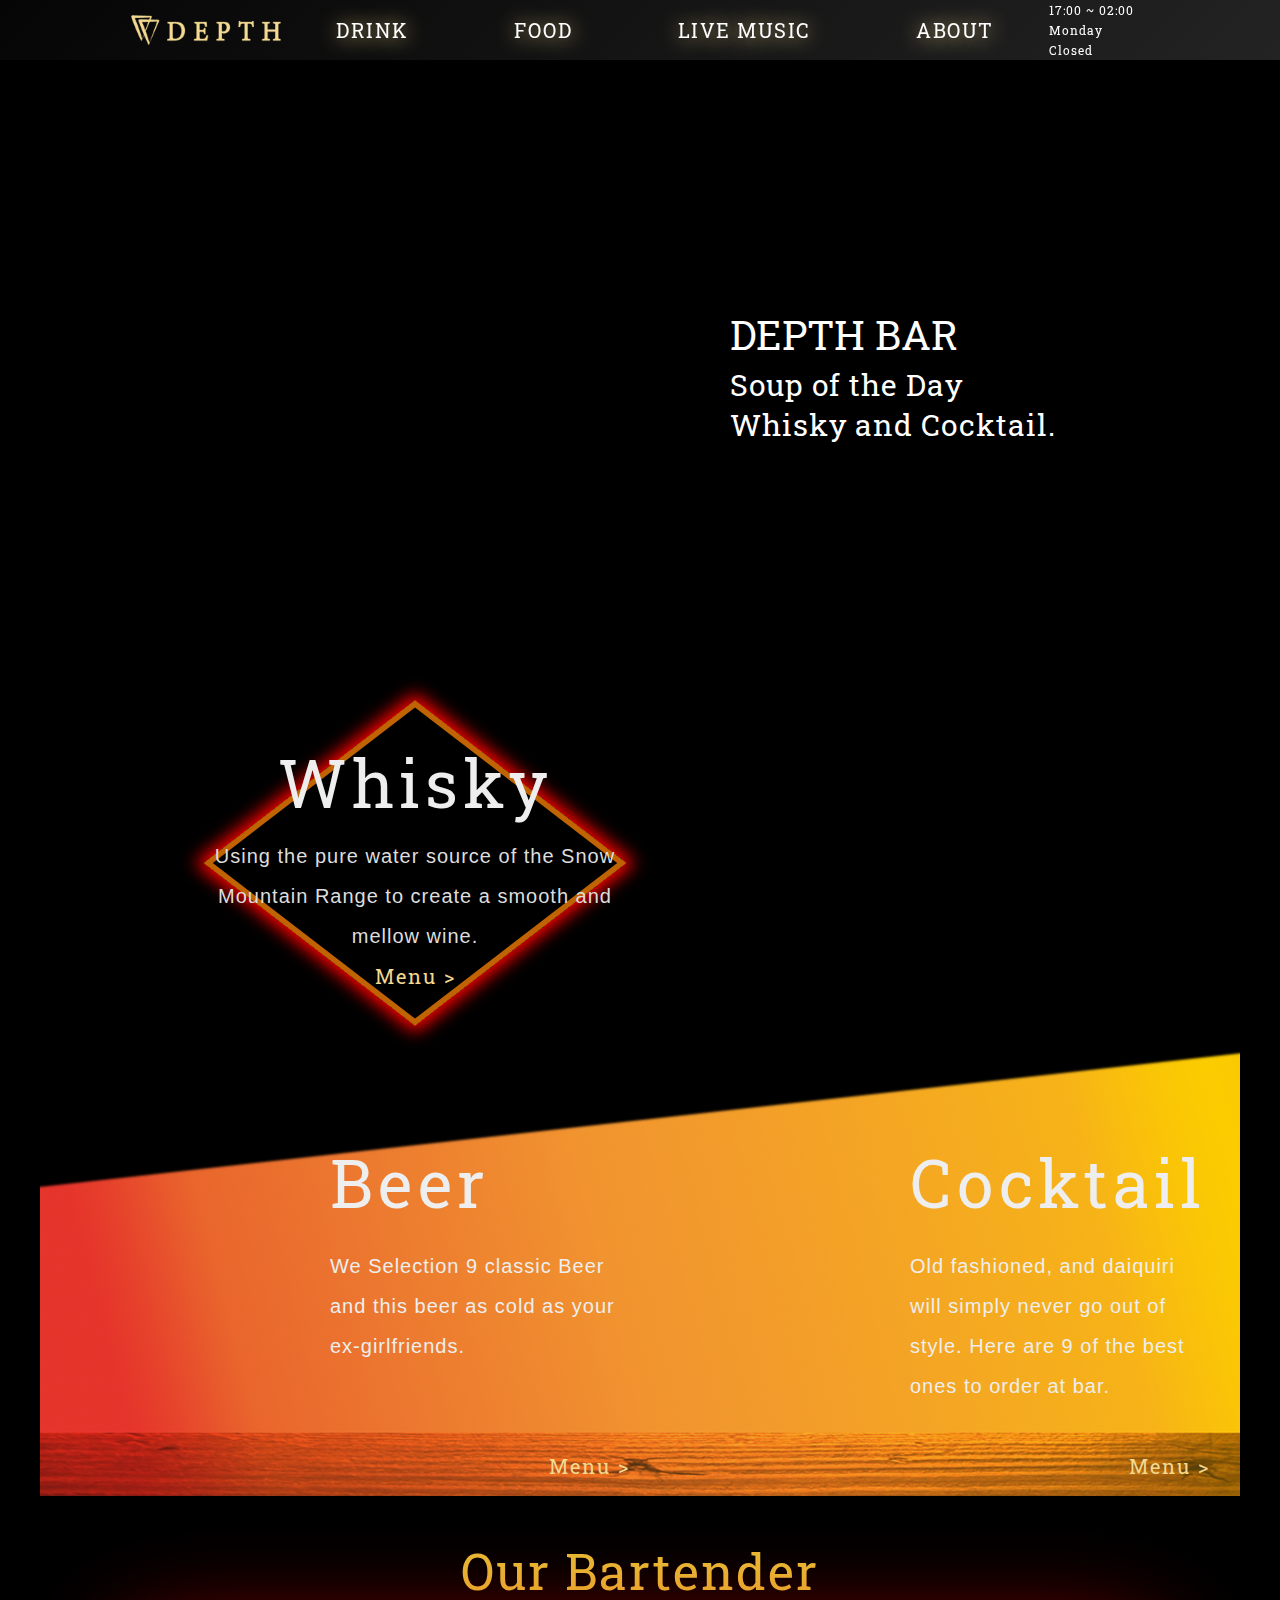
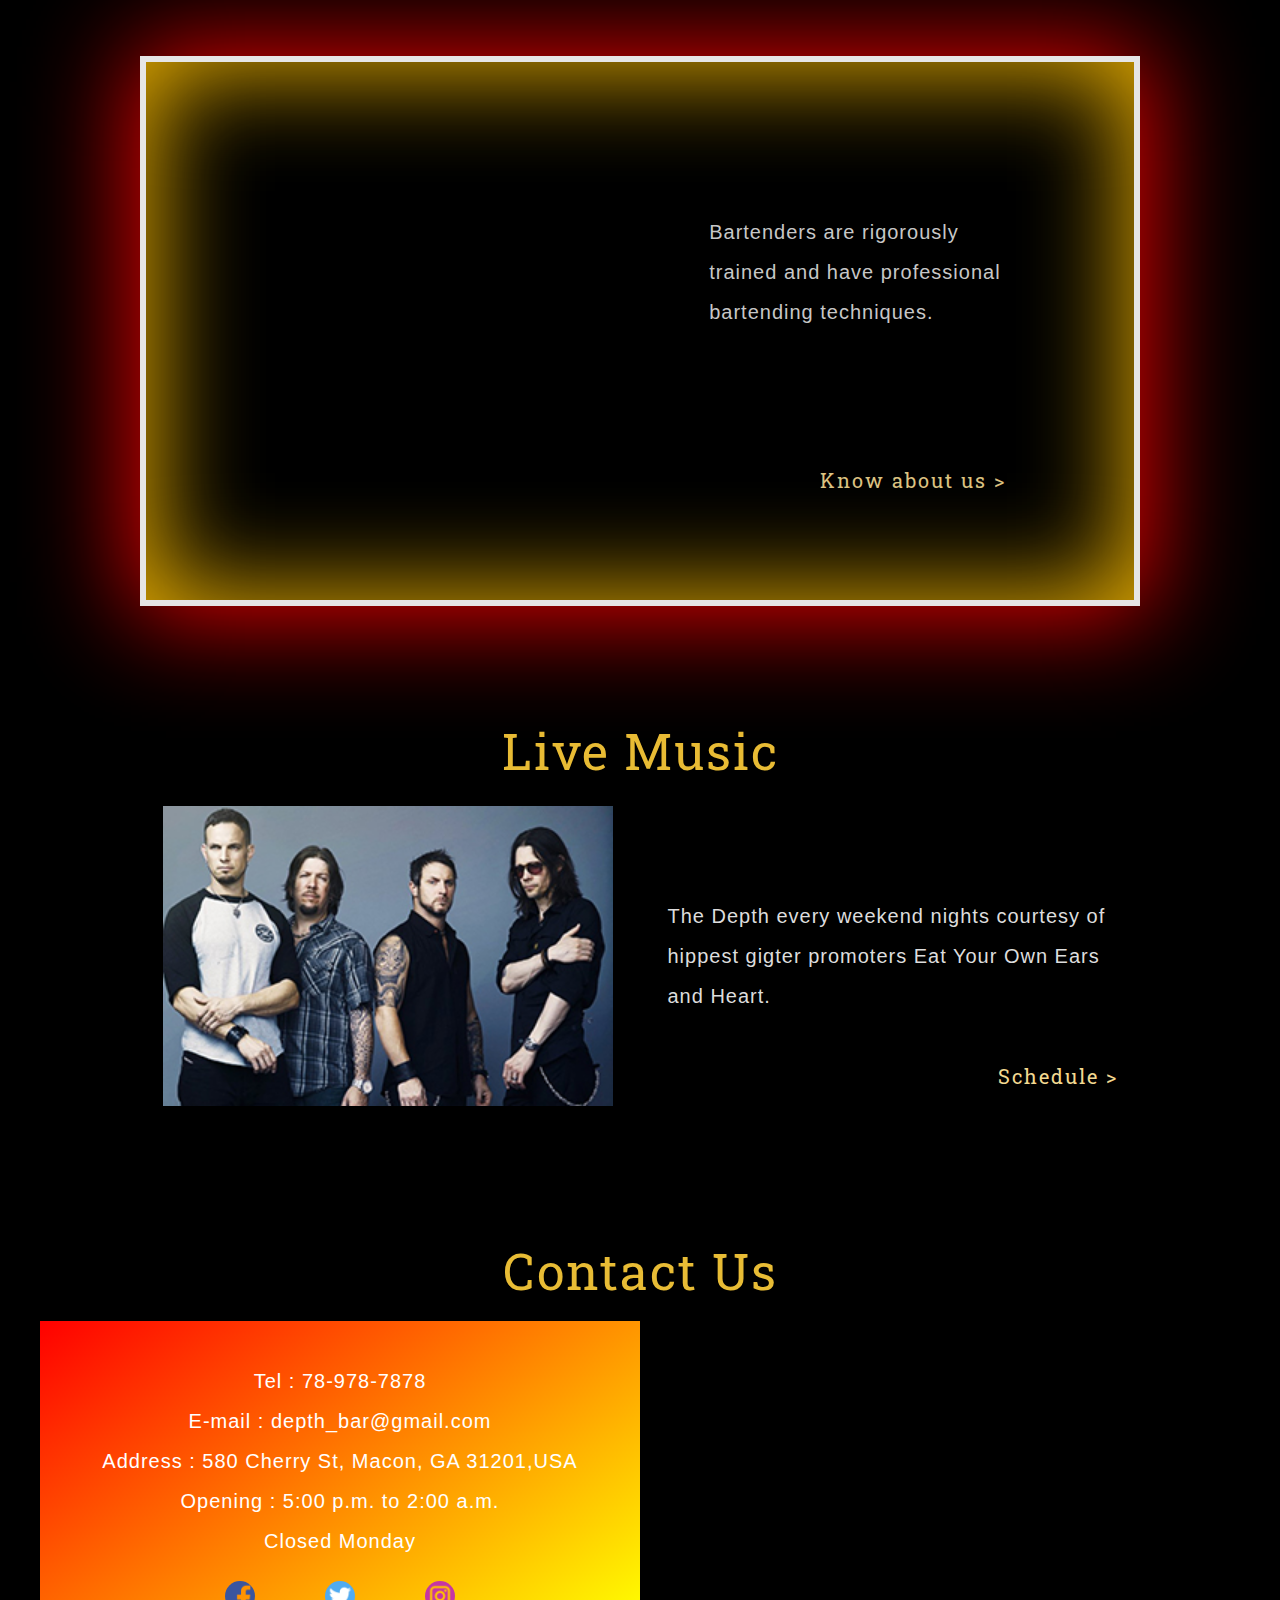
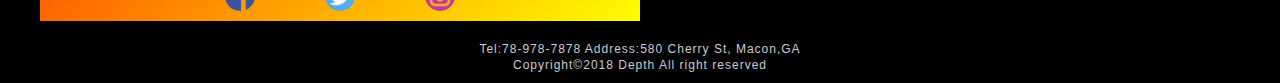
==== commit 90e9ab9a: "feat: add favicon.ico." ====
--- a/index.html
+++ b/index.html
@@ -28,9 +28,7 @@
             // 当元素进入视窗时，添加class
             if (scrolled + w_height > offsetTop) {
               current.addClass("animation_fade_right");
-            } //else {
-            // current.removeClass("fadeIn");
-            // }
+            }
           });
           $(".fade_left").each(function () {
             var current = $(this), // 当前元素
@@ -40,9 +38,7 @@
             // 当元素进入视窗时，添加class
             if (scrolled + w_height > offsetTop) {
               current.addClass("bounceInLeft");
-            } //else {
-            // current.removeClass("fadeIn");
-            // }
+            }
           });
           $(".bartender").each(function () {
             var current = $(this), // 当前元素
@@ -52,9 +48,7 @@
             // 当元素进入视窗时，添加class
             if (scrolled + w_height > offsetTop) {
               current.addClass("fadeIn");
-            } //else {
-            // current.removeClass("fadeIn");
-            // }
+            }
           });
           $(".liveBand_img").each(function () {
             var current = $(this), // 当前元素
@@ -64,52 +58,12 @@
             // 当元素进入视窗时，添加class
             if (scrolled + w_height > offsetTop) {
               current.addClass("animation_fade_left");
-            } //else {
-            // current.removeClass("fadeIn");
-            // }
+            }
           });
         }
         $(window).on("scroll", revealOnScrollL);
-
-        // //捲到一個地方字會跑出來的動畫
-        // //捲軸位置歸零
-        // var _scroTop = 0;
-        // //當視窗開始捲動時,取得捲軸位置
-        // $(window).scroll(function(){
-        // 	_scrpTop = $(window).scrollTop();
-        // 	console.log(_scrpTop);
-        // 	//使用for迴圈和$('div').eq(索引值)取得第幾個物件的.offset().top至頂端的高度
-        // 	for(var i = 0, k = $('.fade_right').length; i < k; i++){
-        // 	//當達到判斷式時，啟動程式
-        // 		if(_scrpTop > $('.fade_right').eq(i).offset().top - 400){
-        // 			$('.fade_right').eq(i).addClass('animation_fade_right');
-        // 		}
-        // 	}
-        // 	for(var i = 0, k = $('.fade_left').length; i < k; i++){
-        // 		if(_scrpTop > $('.fade_left').eq(i).offset().top - 500){
-        // 			$('.fade_left').eq(i).addClass('bounceInLeft');
-        // 		}
-        // 	}
-        // 	for(var i = 0, k = $('.bartender').length; i < k; i++){
-        // 		if(_scrpTop > $('.bartender').eq(i).offset().top - 500){
-        // 			$('.bartender').eq(i).addClass('fadeIn');
-        // 			console.log('RUN');
-        // 		}
-        // 	}
-        // 	for(var i = 0, k = $('.liveBand_img').length; i < k; i++){
-        // 		if(_scrpTop > $('.liveBand_img').eq(i).offset().top - 500){
-        // 			$('.liveBand_img').eq(i).addClass('animation_fade_left');
-        // 		}
-        // 	}
-        // });
       });
     </script>
-
-    <style type="text/css">
-      * {
-        /*outline: 1px solid red;*/
-      }
-    </style>
   </head>
   <body class="Home">
     <!------------navbar------------->
@@ -127,12 +81,14 @@
             <img src="logo.png" />
           </a>
         </div>
-        <li><a class="nav_menu_drink" href="drink_rwd.html">DRINK</a></li>
-        <li><a class="nav_menu_food" href="food_rwd.html">FOOD</a></li>
+        <li><a class="nav_menu_drink" href="drink/drink_RWD.html">DRINK</a></li>
+        <li><a class="nav_menu_food" href="food/food_RWD.html">FOOD</a></li>
         <li>
-          <a class="nav_menu_music" href="livemusic_RWD.html">LIVE&nbspMUSIC</a>
+          <a class="nav_menu_music" href="livemusic/livemusic_RWD.html"
+            >LIVE&nbspMUSIC</a
+          >
         </li>
-        <li><a class="nav_menu_about" href="about_RWD.html">ABOUT</a></li>
+        <li><a class="nav_menu_about" href="about/about_RWD.html">ABOUT</a></li>
         <li><p class="open">17:00 ~ 02:00 Monday Closed</p></li>
       </ul>
     </nav>
@@ -160,10 +116,10 @@
               Using the pure water source of the Snow Mountain Range to create a
               smooth and mellow wine.
             </p>
-            <a href="drink_RWD.html">Menu ></a>
+            <a href="drink/drink_RWD.html">Menu ></a>
           </div>
           <div class="whisky_img fade_right">
-            <img src="whisky_270x300.png" alt="whisky" />
+            <img src="whisky.png" alt="whisky" />
           </div>
         </div>
       </div>
@@ -179,10 +135,10 @@
               We Selection 9 classic Beer and this beer as cold as your
               ex-girlfriends.
             </p>
-            <a href="drink_RWD.html">Menu ></a>
+            <a href="drink/drink_RWD.html">Menu ></a>
           </div>
           <div class="cocktail_img fade_left">
-            <img src="cocktail_125.png" alt="cocktail" />
+            <img src="cocktail.png" alt="cocktail" />
           </div>
           <div class="cocktail_word">
             <h3>Cocktail</h3>
@@ -190,7 +146,7 @@
               Old fashioned, and daiquiri will simply never go out of style.
               Here are 9 of the best ones to order at bar.
             </p>
-            <a href="drink_RWD.html">Menu ></a>
+            <a href="drink/drink_RWD.html">Menu ></a>
           </div>
         </div>
       </div>
@@ -200,7 +156,7 @@
         <div class="box Home_Bartender">
           <div class="line">
             <div class="bartender ph1">
-              <img src="bartender-p1.png" alt="bartender" />
+              <img src="bartender-p1.jpg" alt="bartender" />
               <span
                 >Ashely
                 <p>5 years of experience</p>
@@ -226,7 +182,7 @@
                 bartending techniques.
               </p>
             </div>
-            <a href="about_RWD.html"> Know about us > </a>
+            <a href="about/about_RWD.html"> Know about us > </a>
           </div>
         </div>
       </div>
@@ -242,7 +198,9 @@
               The Depth every weekend nights courtesy of hippest gigter
               promoters Eat Your Own Ears and Heart.
             </p>
-            <a class="schedule" href="livemusic_RWD.html">Schedule ></a>
+            <a class="schedule" href="livemusic/livemusic_RWD.html"
+              >Schedule ></a
+            >
           </div>
         </div>
       </div>
@@ -279,7 +237,6 @@
               style="border: 0"
               allowfullscreen
             ></iframe>
-            <!-- <img src="Map_600x300.jpg" alt="map"> -->
           </div>
         </div>
       </div>
--- a/depth_rwd.css
+++ b/depth_rwd.css
@@ -145,20 +145,20 @@
   position: relative;
 }
 .Home .banner {
-  background-image: url(bg01_shaw.png);
+  background-image: url(index_bg.png);
 }
 .Drink .banner {
-  background-image: url(drink_bg.avif);
+  background-image: url(drink/drink_bg.avif);
 }
 .Food .banner {
-  background-image: url(food_bg.jpeg);
+  background-image: url(food/food_bg.jpeg);
 }
 .LiveMusic .banner {
-  background-image: url(live_bg.jpeg);
+  background-image: url(livemusic/livemusic_bg.jpeg);
 }
 .About .banner {
   background-position: center top;
-  background-image: url(about-bg.avif);
+  background-image: url(about/about_bg.avif);
 }
 .Home .Home_slogan {
   position: absolute;
@@ -277,7 +277,6 @@
 }
 .Home_beer_cock {
   width: 100%;
-  /*height: 70vh;*/
   height: 500px;
   background: url(bg02_mix_1265x450.png) no-repeat;
   background-position: center bottom;
